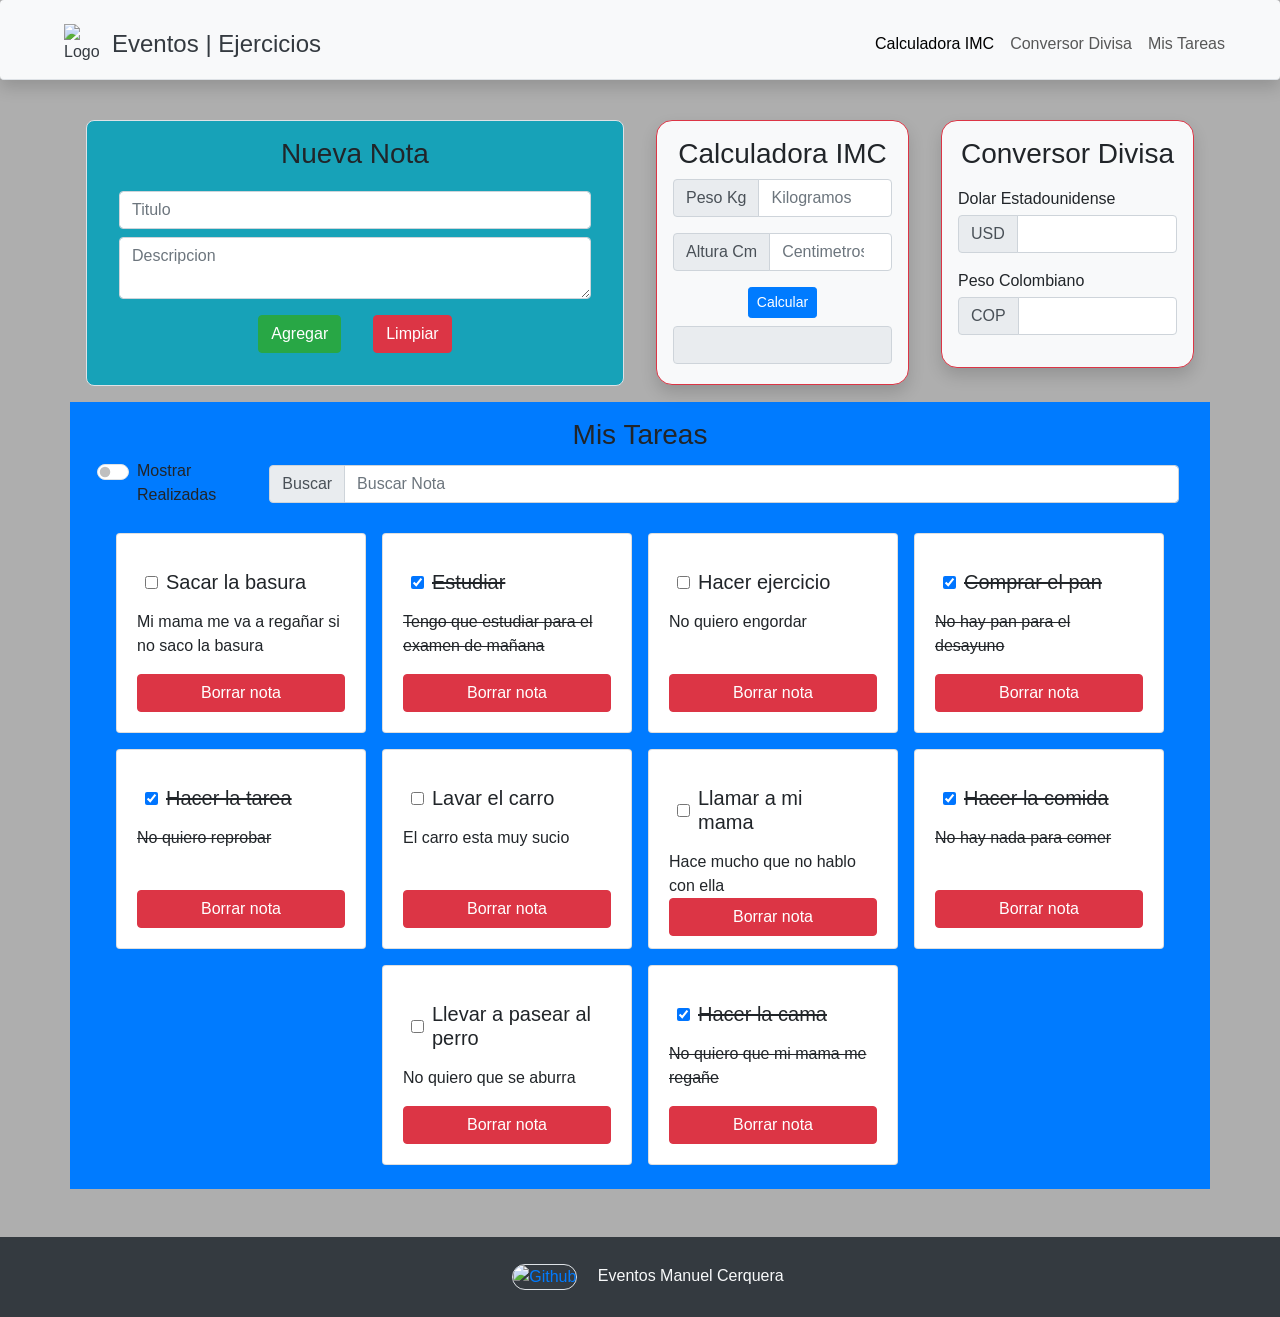
==== Eventos/index.html @ c5e69f1c "eventos" ====
<!DOCTYPE html>
<html lang="en">

<head>
    <meta charset="UTF-8">
    <meta name="viewport" content="width=device-width, initial-scale=1.0">
    <title>Ejercicios de eventos Misraim Hernandez</title>
    <link href="https://cdn.jsdelivr.net/npm/bootstrap@5.3.3/dist/css/bootstrap.min.css" rel="stylesheet"
        integrity="sha384-QWTKZyjpPEjISv5WaRU9OFeRpok6YctnYmDr5pNlyT2bRjXh0JMhjY6hW+ALEwIH" crossorigin="anonymous">
    <link href="https://maxcdn.bootstrapcdn.com/bootstrap/4.0.0/css/bootstrap.min.css" rel="stylesheet">
    <link rel="stylesheet" href="./main.css">
</head>

<body>
    <header
        class="d-flex flex-wrap justify-content-center py-3 mb-4 border-bottom shadow p-3 bg-body-tertiary rounded sticky-top">
        <a href="#" class="d-flex align-items-center mb-3 mb-md-0 me-md-auto text-dark text-decoration-none px-5">
            <img class="bi me-2 d-inline-block align-text-top"
                src="https://upload.wikimedia.org/wikipedia/commons/9/99/Unofficial_JavaScript_logo_2.svg" alt="Logo" height="50px">
            <span class="fs-4"> Eventos | Ejercicios</span>
            <h1 hidden> Eventos | Ejercicios </h1>
        </a>

        <nav class="navbar navbar-expand-lg bg-light">
            <div class="container-fluid">

                <button class="navbar-toggler" type="button" data-bs-toggle="collapse" data-bs-target="#navbarNav"
                    aria-controls="navbarNav" aria-expanded="false" aria-label="Toggle navigation">
                    <span class="navbar-toggler-icon">
                        <img src="https://st4.depositphotos.com/21557188/23287/v/1600/depositphotos_232875348-stock-illustration-hamburger-menu-web-icon-white.jpg"
                            alt="Menu">
                    </span>
                </button>

                <div class="collapse navbar-collapse d-flex flex-wrap justify-content-around" id="navbarNav">
                    <div class=" navbar-nav d-flex flex-wrap justify-content-around">
                        <a class="nav-link active" aria-current="page" href="#container-calculadora-imc">Calculadora
                            IMC</a>
                        <a class="nav-link" href="#container_convertidor_moneda">Conversor Divisa</a>
                        <a class="nav-link" href="#container_tareas">Mis Tareas</a>
                    </div>
                </div>
            </div>
        </nav>
    </header>

    <main>

        <div class="container">
            <div class="row">

                <div id="container_form_tareas" class=" col-6 p-3">
                    <form id="form-nota"
                        class=" container d-flex flex-column align-items-center bg-info border border-5 rounded-3 p-3">
                        <h3 class="mb-1">Nueva Nota</h3>

                        <div class="container p-3">
                            <input type="text" class="form-control mb-2" id="titulo" name="titulo" placeholder="Titulo" required>
                            <textarea class="form-control container" id="texto" name="texto" placeholder="Descripcion" required></textarea>
                        </div>

                        <div class=" container d-flex justify-content-center mb-3">
                            <button type="submit" class="btn btn-success mx-3" id="btn_agregar_tarea">Agregar</button>
                            <button type="button" class="btn btn-danger mx-3" id="btn_limpiar">Limpiar</button>
                        </div>

                    </form>
                </div>

                <div id="container-calculadora-imc" class=" col  p-3">
                    <form id="form-calculadora-imc"
                        class="d-flex flex-column align-items-center bg-light border border-primary border-danger border-5 rounded-4 shadow p-3">
                        <h3 class="m">Calculadora IMC</h3>

                        <div class="mb-3">
                            <div class="input-group flex-nowrap">
                                <span class="input-group-text">Peso Kg</span>
                                <input type="number" class="form-control" id="peso" name="peso" required
                                    placeholder="Kilogramos">
                            </div>
                        </div>

                        <div class="mb-3">
                            <div class="input-group flex-nowrap">
                                <span class="input-group-text">Altura Cm</span>
                                <input type="number" class="form-control" id="altura" name="altura" required
                                    placeholder="Centimetros">
                            </div>
                        </div>

                        <button type="submit" class="btn btn-primary mb-2 btn-sm"
                            id="btn_calcular_masa_corporal">Calcular</button>

                        <div class="mb-1 input-group ">
                            <input type="text" class="form-control" id="resultado" readonly
                                aria-placeholder="Resultado">
                        </div>

                    </form>
                </div>

                <div id="container_convertidor_moneda" class=" col  p-3">
                    <form id="form_convertidor_moneda"
                        class="d-flex flex-column align-items-center bg-light border  border-danger border-5 rounded-4 shadow p-3">
                        <h3 class="mb-3">Conversor Divisa</h3>

                        <div class="mb-3">
                            <label for="dolarEstadounidense" class="form-label mb-1">
                                Dolar Estadounidense
                            </label>

                            <div class="input-group flex-nowrap">
                                <span class="input-group-text">USD</span>
                                <input type="number" class="form-control" id="dolarEstadounidense"
                                    name="dolarEstadounidense">
                            </div>
                        </div>
                        <div class="mb-3">
                            <label for="pesoColombiano" class="form-label mb-1">
                                Peso Colombiano
                            </label>
                            <div class="input-group flex-nowrap">
                                <span class="input-group-text">COP</span>
                                <input type="number" class="form-control" id="pesoColombiano" name="pesoColombiano">
                            </div>
                        </div>
                    </form>
                </div>

                

            </div>
        </div>

        <div id="container_tareas" class="pb-5">
            <div class=" container d-flex flex-column align-items-center p-3 bg-primary">
                <h3 class="m">Mis Tareas</h3>

                <div class=" container d-flex  flex  align-items-center mb-3">
                    <div class="form-check form-switch mx-3">
                        <input class="form-check-input" type="checkbox" role="switch" id="notas_realizadas">
                        <label class="form-check-label" for="notas_realizadas" id="label_realizadas">Mostrar Realizadas</label>
                    </div>
                    <div class="input-group flex-nowrap">
                        <span class="input-group-text">Buscar</span>
                        <input type="text" class="form-control" id="buscador" name="buscador" placeholder="Buscar Nota">
                    </div>
                </div>

                <div id="container_cards" class="container-fluid d-flex flex-wrap justify-content-center "> </div>

            </div>
        </div>

        <script src="./main.js"></script>

    </main>

    <footer class="d-flex justify-content-around align-items-center text-light text-center text-lg-start bg-dark">
        <div class="text-center">
            <a data-mdb-ripple-init class="mx-3" href="https://github.com/ManuelCerquera456/JoseManuelCerqueraEjerciciosJavaScript"
                role="button">
                <img src="https://github.githubassets.com/assets/GitHub-Mark-ea2971cee799.png" alt="Github"
                    class="border rounded-5" height="40px">
            </a>
            Eventos Manuel Cerquera
        </div>
    </footer>

    <script src="https://cdn.jsdelivr.net/npm/bootstrap@5.3.3/dist/js/bootstrap.bundle.min.js"
        integrity="sha384-YvpcrYf0tY3lHB60NNkmXc5s9fDVZLESaAA55NDzOxhy9GkcIdslK1eN7N6jIeHz"
        crossorigin="anonymous"></script>
</body>

</html>
---- Eventos/main.css ----
body {
    background-color: #00000051;
}

header {
    height: 80px;
}

img {
    width: 40px;
    height: 40px;
}

span>img {
    width: 20px;
    height: 20px;
}

main {
    min-height: calc(100vh - 160px);
}

footer {
    height: 80px;
}

.card {
    width: 250px;
    height: 200px;
}

.scrollable-text {
    max-height: 70px; 
    overflow-y: auto;
}
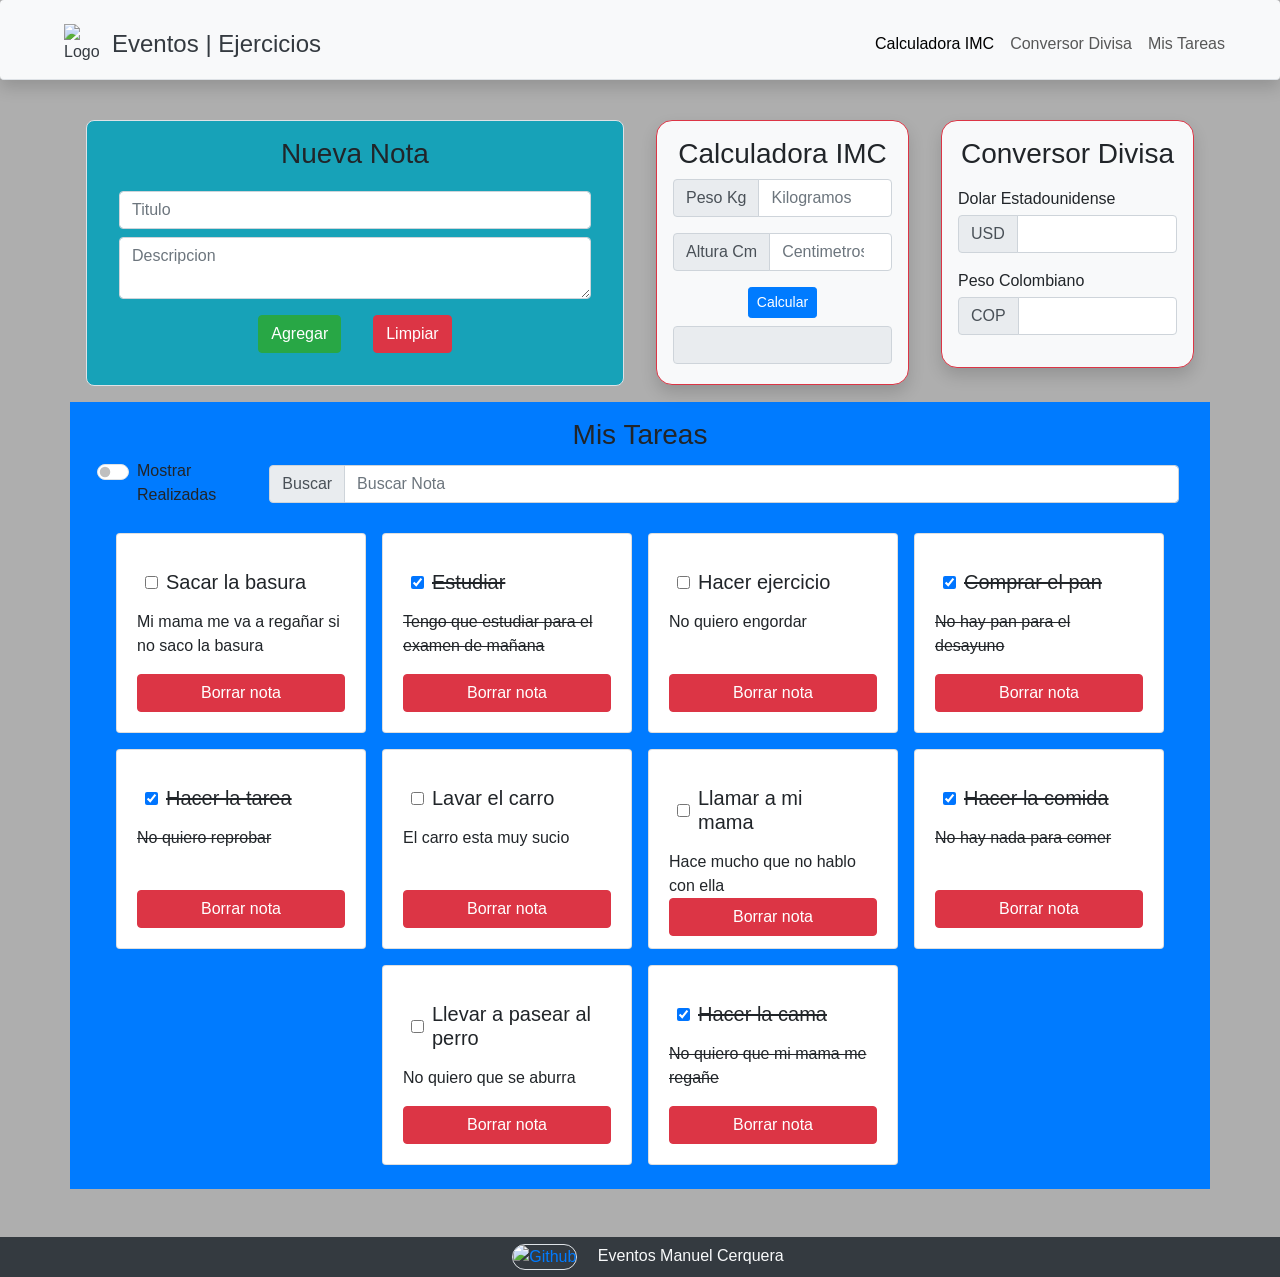
==== commit 7934588c: "acomodar carpetas" ====
--- a/Eventos/index.html
+++ b/Eventos/index.html
@@ -16,7 +16,7 @@
         class="d-flex flex-wrap justify-content-center py-3 mb-4 border-bottom shadow p-3 bg-body-tertiary rounded sticky-top">
         <a href="#" class="d-flex align-items-center mb-3 mb-md-0 me-md-auto text-dark text-decoration-none px-5">
             <img class="bi me-2 d-inline-block align-text-top"
-                src="https://upload.wikimedia.org/wikipedia/commons/9/99/Unofficial_JavaScript_logo_2.svg" alt="Logo" height="50px">
+                src="https://upload.wikimedia.org/wikipedia/commons/9/99/Unofficial_JavaScript_logo_2.svg" alt="Logo" >
             <span class="fs-4"> Eventos | Ejercicios</span>
             <h1 hidden> Eventos | Ejercicios </h1>
         </a>
@@ -161,7 +161,7 @@
             <a data-mdb-ripple-init class="mx-3" href="https://github.com/ManuelCerquera456/JoseManuelCerqueraEjerciciosJavaScript"
                 role="button">
                 <img src="https://github.githubassets.com/assets/GitHub-Mark-ea2971cee799.png" alt="Github"
-                    class="border rounded-5" height="40px">
+                    class="border rounded-5">
             </a>
             Eventos Manuel Cerquera
         </div>
--- a/Eventos/main.css
+++ b/Eventos/main.css
@@ -21,7 +21,7 @@
 }
 
 footer {
-    height: 80px;
+    height: 40px;
 }
 
 .card {
@@ -32,4 +32,5 @@
 .scrollable-text {
     max-height: 70px; 
     overflow-y: auto;
-}+}
+
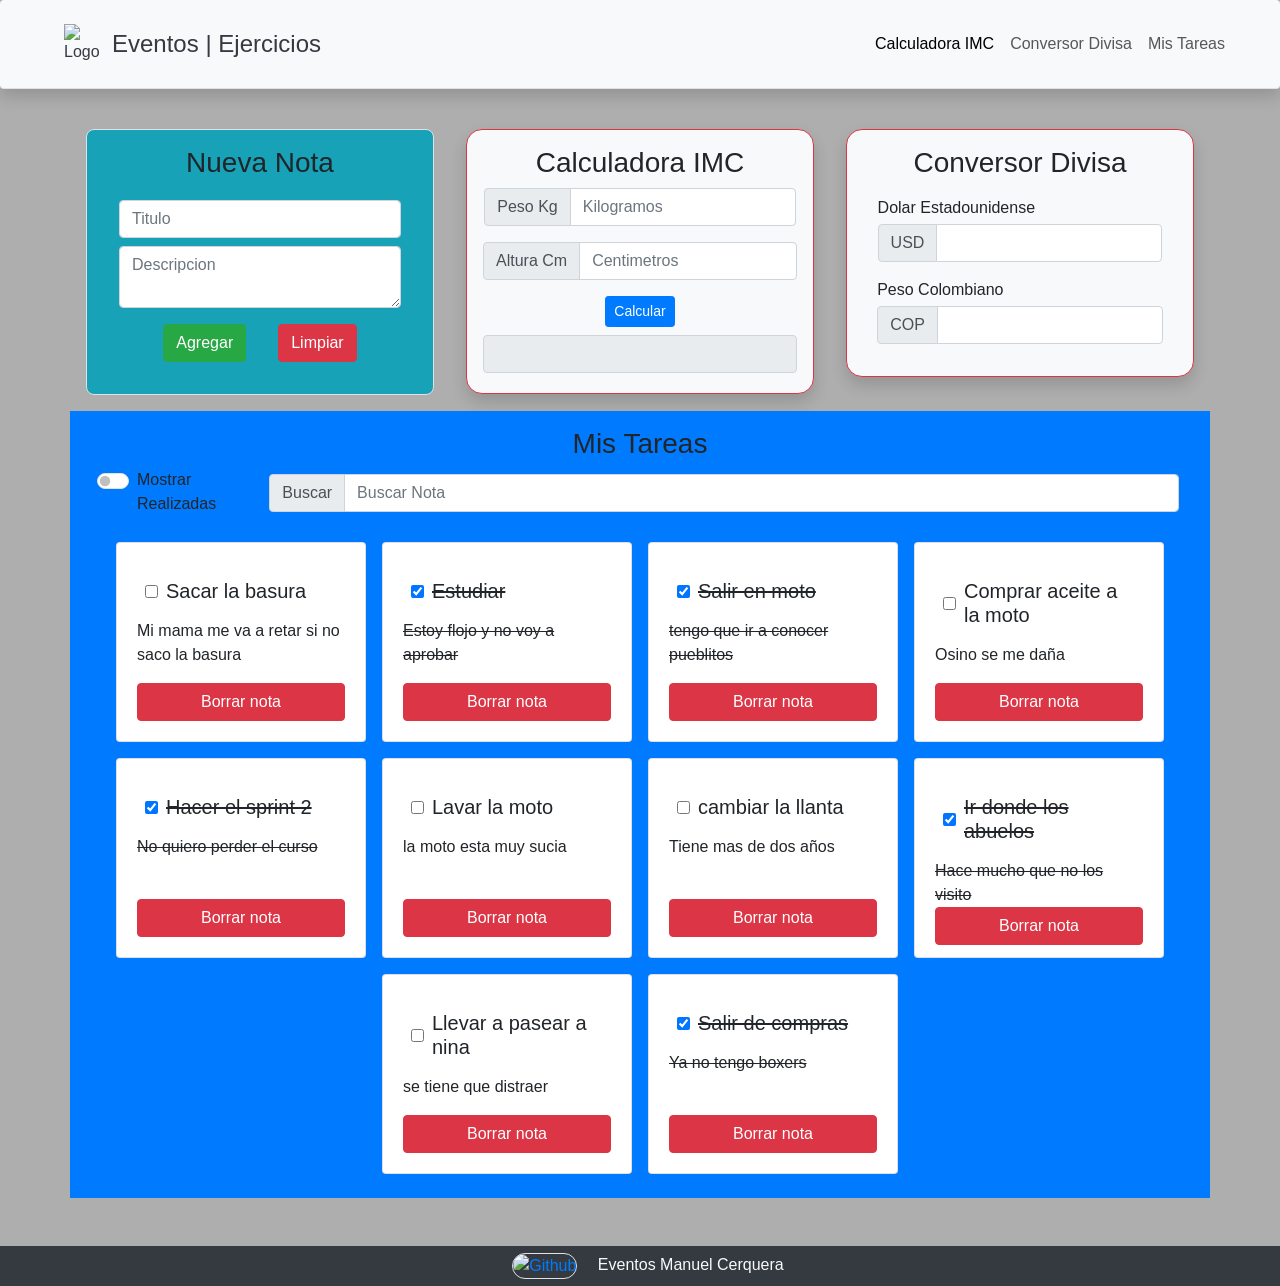
==== commit b719ade3: "ajustes en el nav" ====
--- a/Eventos/index.html
+++ b/Eventos/index.html
@@ -16,29 +16,34 @@
         class="d-flex flex-wrap justify-content-center py-3 mb-4 border-bottom shadow p-3 bg-body-tertiary rounded sticky-top">
         <a href="#" class="d-flex align-items-center mb-3 mb-md-0 me-md-auto text-dark text-decoration-none px-5">
             <img class="bi me-2 d-inline-block align-text-top"
-                src="https://upload.wikimedia.org/wikipedia/commons/9/99/Unofficial_JavaScript_logo_2.svg" alt="Logo" >
+                src="https://upload.wikimedia.org/wikipedia/commons/9/99/Unofficial_JavaScript_logo_2.svg" alt="Logo"
+                style="width: 40px;">
             <span class="fs-4"> Eventos | Ejercicios</span>
-            <h1 hidden> Eventos | Ejercicios </h1>
+            <h1 hidden>Eventos | Ejercicios</h1>
         </a>
 
         <nav class="navbar navbar-expand-lg bg-light">
             <div class="container-fluid">
-
                 <button class="navbar-toggler" type="button" data-bs-toggle="collapse" data-bs-target="#navbarNav"
                     aria-controls="navbarNav" aria-expanded="false" aria-label="Toggle navigation">
                     <span class="navbar-toggler-icon">
                         <img src="https://st4.depositphotos.com/21557188/23287/v/1600/depositphotos_232875348-stock-illustration-hamburger-menu-web-icon-white.jpg"
-                            alt="Menu">
+                            alt="Menu" style="width: 20px; height: 20px;">
                     </span>
                 </button>
-
-                <div class="collapse navbar-collapse d-flex flex-wrap justify-content-around" id="navbarNav">
-                    <div class=" navbar-nav d-flex flex-wrap justify-content-around">
-                        <a class="nav-link active" aria-current="page" href="#container-calculadora-imc">Calculadora
-                            IMC</a>
-                        <a class="nav-link" href="#container_convertidor_moneda">Conversor Divisa</a>
-                        <a class="nav-link" href="#container_tareas">Mis Tareas</a>
-                    </div>
+                <div class="collapse navbar-collapse" id="navbarNav">
+                    <ul class="navbar-nav me-auto mb-2 mb-lg-0">
+                        <li class="nav-item">
+                            <a class="nav-link active" aria-current="page" href="#container-calculadora-imc">Calculadora
+                                IMC</a>
+                        </li>
+                        <li class="nav-item">
+                            <a class="nav-link" href="#container_convertidor_moneda">Conversor Divisa</a>
+                        </li>
+                        <li class="nav-item">
+                            <a class="nav-link" href="#container_tareas">Mis Tareas</a>
+                        </li>
+                    </ul>
                 </div>
             </div>
         </nav>
@@ -49,14 +54,16 @@
         <div class="container">
             <div class="row">
 
-                <div id="container_form_tareas" class=" col-6 p-3">
+                <div id="container_form_tareas" class=" col p-3">
                     <form id="form-nota"
                         class=" container d-flex flex-column align-items-center bg-info border border-5 rounded-3 p-3">
                         <h3 class="mb-1">Nueva Nota</h3>
 
                         <div class="container p-3">
-                            <input type="text" class="form-control mb-2" id="titulo" name="titulo" placeholder="Titulo" required>
-                            <textarea class="form-control container" id="texto" name="texto" placeholder="Descripcion" required></textarea>
+                            <input type="text" class="form-control mb-2" id="titulo" name="titulo" placeholder="Titulo"
+                                required>
+                            <textarea class="form-control container" id="texto" name="texto" placeholder="Descripcion"
+                                required></textarea>
                         </div>
 
                         <div class=" container d-flex justify-content-center mb-3">
@@ -127,7 +134,7 @@
                     </form>
                 </div>
 
-                
+
 
             </div>
         </div>
@@ -139,7 +146,8 @@
                 <div class=" container d-flex  flex  align-items-center mb-3">
                     <div class="form-check form-switch mx-3">
                         <input class="form-check-input" type="checkbox" role="switch" id="notas_realizadas">
-                        <label class="form-check-label" for="notas_realizadas" id="label_realizadas">Mostrar Realizadas</label>
+                        <label class="form-check-label" for="notas_realizadas" id="label_realizadas">Mostrar
+                            Realizadas</label>
                     </div>
                     <div class="input-group flex-nowrap">
                         <span class="input-group-text">Buscar</span>
@@ -158,8 +166,8 @@
 
     <footer class="d-flex justify-content-around align-items-center text-light text-center text-lg-start bg-dark">
         <div class="text-center">
-            <a data-mdb-ripple-init class="mx-3" href="https://github.com/ManuelCerquera456/JoseManuelCerqueraEjerciciosJavaScript"
-                role="button">
+            <a data-mdb-ripple-init class="mx-3"
+                href="https://github.com/ManuelCerquera456/JoseManuelCerqueraEjerciciosJavaScript" role="button">
                 <img src="https://github.githubassets.com/assets/GitHub-Mark-ea2971cee799.png" alt="Github"
                     class="border rounded-5">
             </a>
--- a/Eventos/main.css
+++ b/Eventos/main.css
@@ -3,7 +3,8 @@
 }
 
 header {
-    height: 80px;
+    height: 100%;
+    
 }
 
 img {
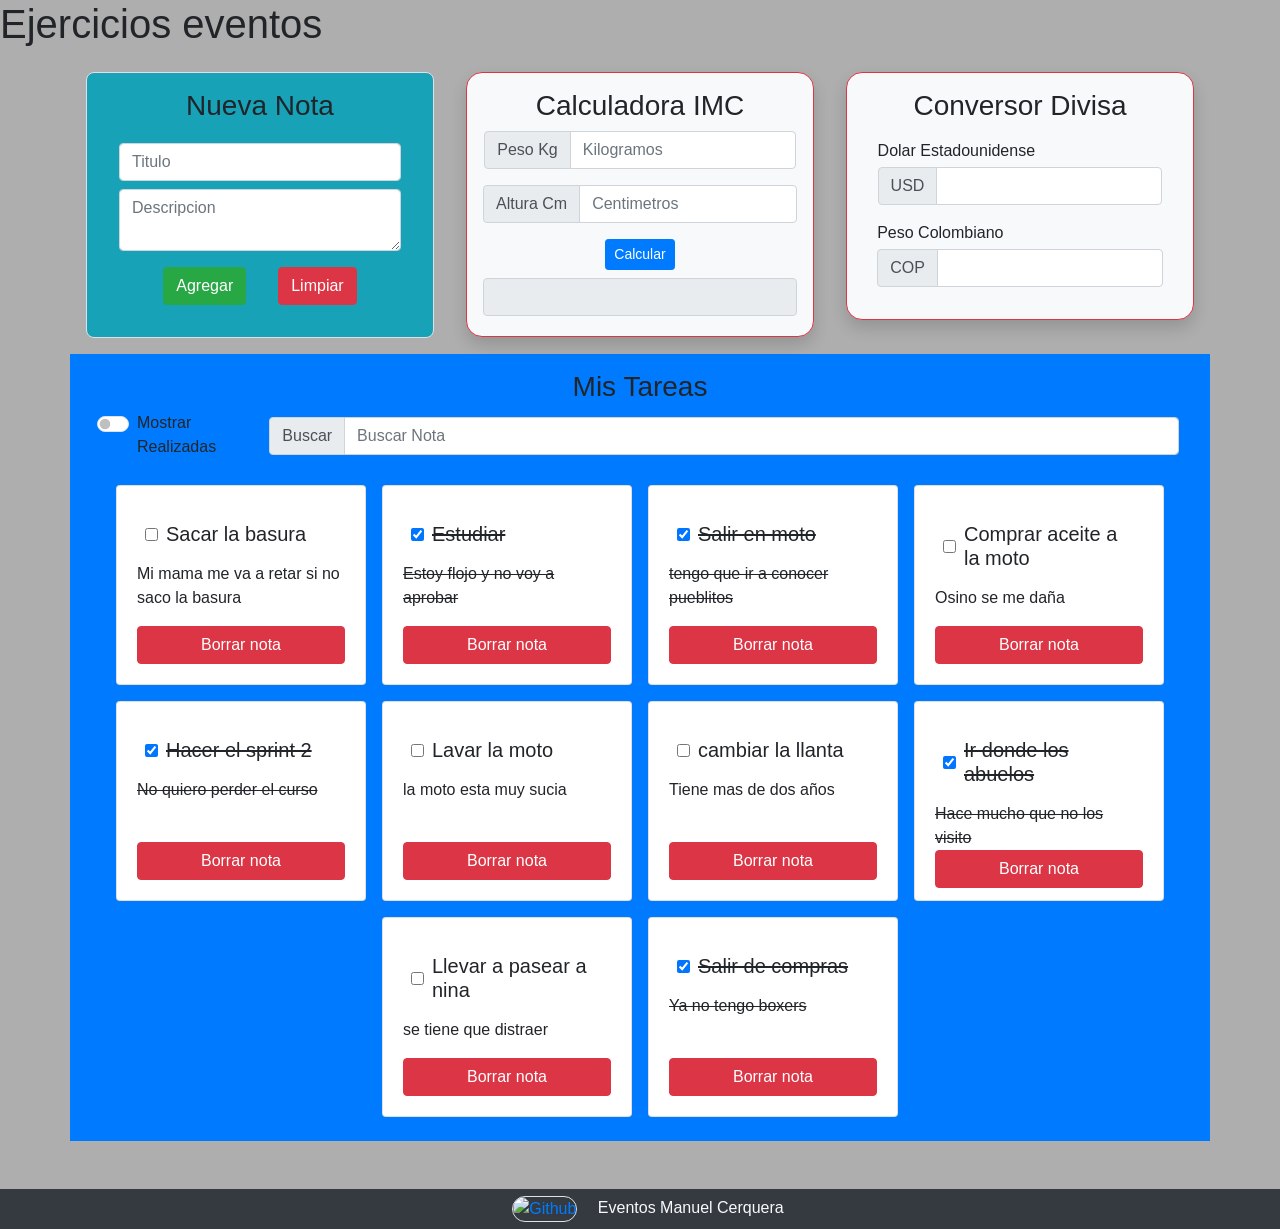
==== commit da9d71db: "ajustes" ====
--- a/Eventos/index.html
+++ b/Eventos/index.html
@@ -4,7 +4,7 @@
 <head>
     <meta charset="UTF-8">
     <meta name="viewport" content="width=device-width, initial-scale=1.0">
-    <title>Ejercicios de eventos Misraim Hernandez</title>
+    <title>Ejercicios de eventos</title>
     <link href="https://cdn.jsdelivr.net/npm/bootstrap@5.3.3/dist/css/bootstrap.min.css" rel="stylesheet"
         integrity="sha384-QWTKZyjpPEjISv5WaRU9OFeRpok6YctnYmDr5pNlyT2bRjXh0JMhjY6hW+ALEwIH" crossorigin="anonymous">
     <link href="https://maxcdn.bootstrapcdn.com/bootstrap/4.0.0/css/bootstrap.min.css" rel="stylesheet">
@@ -12,42 +12,10 @@
 </head>
 
 <body>
-    <header
-        class="d-flex flex-wrap justify-content-center py-3 mb-4 border-bottom shadow p-3 bg-body-tertiary rounded sticky-top">
-        <a href="#" class="d-flex align-items-center mb-3 mb-md-0 me-md-auto text-dark text-decoration-none px-5">
-            <img class="bi me-2 d-inline-block align-text-top"
-                src="https://upload.wikimedia.org/wikipedia/commons/9/99/Unofficial_JavaScript_logo_2.svg" alt="Logo"
-                style="width: 40px;">
-            <span class="fs-4"> Eventos | Ejercicios</span>
-            <h1 hidden>Eventos | Ejercicios</h1>
-        </a>
-
-        <nav class="navbar navbar-expand-lg bg-light">
-            <div class="container-fluid">
-                <button class="navbar-toggler" type="button" data-bs-toggle="collapse" data-bs-target="#navbarNav"
-                    aria-controls="navbarNav" aria-expanded="false" aria-label="Toggle navigation">
-                    <span class="navbar-toggler-icon">
-                        <img src="https://st4.depositphotos.com/21557188/23287/v/1600/depositphotos_232875348-stock-illustration-hamburger-menu-web-icon-white.jpg"
-                            alt="Menu" style="width: 20px; height: 20px;">
-                    </span>
-                </button>
-                <div class="collapse navbar-collapse" id="navbarNav">
-                    <ul class="navbar-nav me-auto mb-2 mb-lg-0">
-                        <li class="nav-item">
-                            <a class="nav-link active" aria-current="page" href="#container-calculadora-imc">Calculadora
-                                IMC</a>
-                        </li>
-                        <li class="nav-item">
-                            <a class="nav-link" href="#container_convertidor_moneda">Conversor Divisa</a>
-                        </li>
-                        <li class="nav-item">
-                            <a class="nav-link" href="#container_tareas">Mis Tareas</a>
-                        </li>
-                    </ul>
-                </div>
-            </div>
-        </nav>
+    <header>
+        <h1>Ejercicios eventos</h1>
     </header>
+    
 
     <main>
 
--- a/Eventos/main.css
+++ b/Eventos/main.css
@@ -2,15 +2,6 @@
     background-color: #00000051;
 }
 
-header {
-    height: 100%;
-    
-}
-
-img {
-    width: 40px;
-    height: 40px;
-}
 
 span>img {
     width: 20px;
